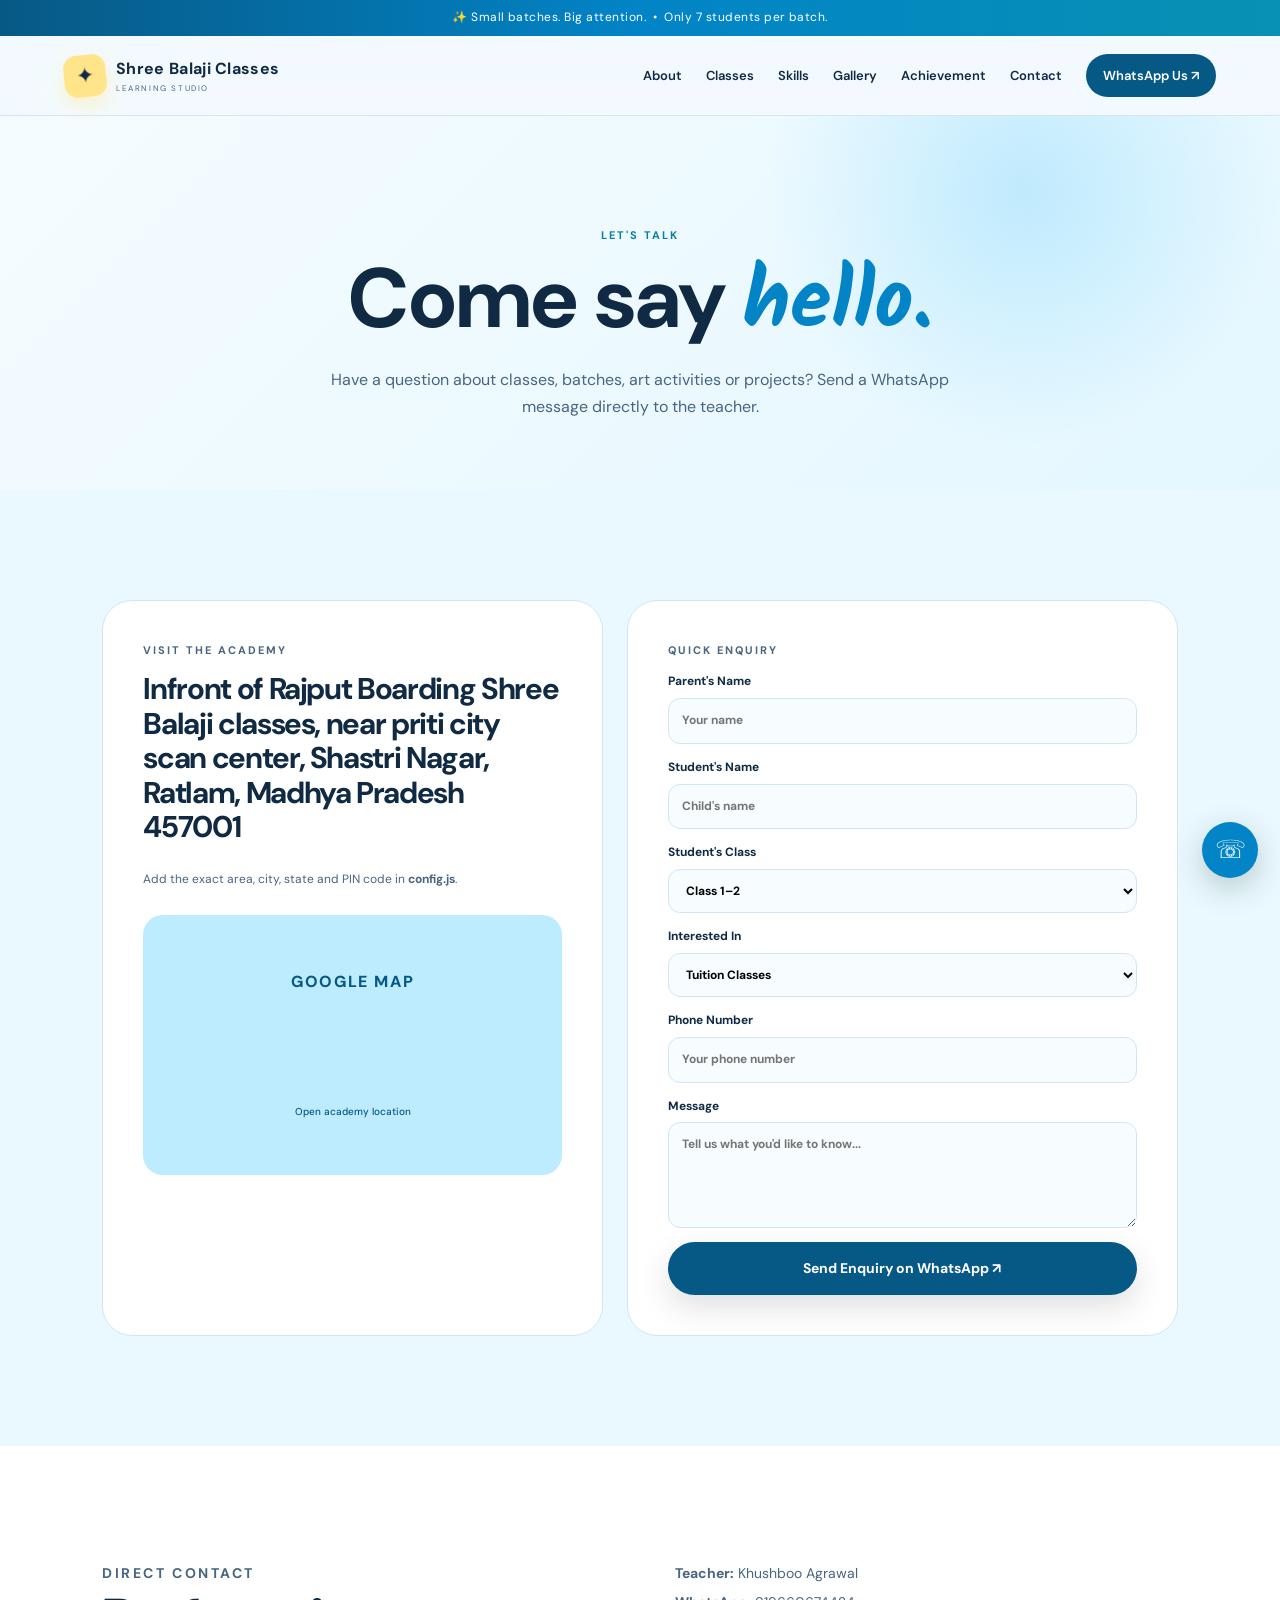
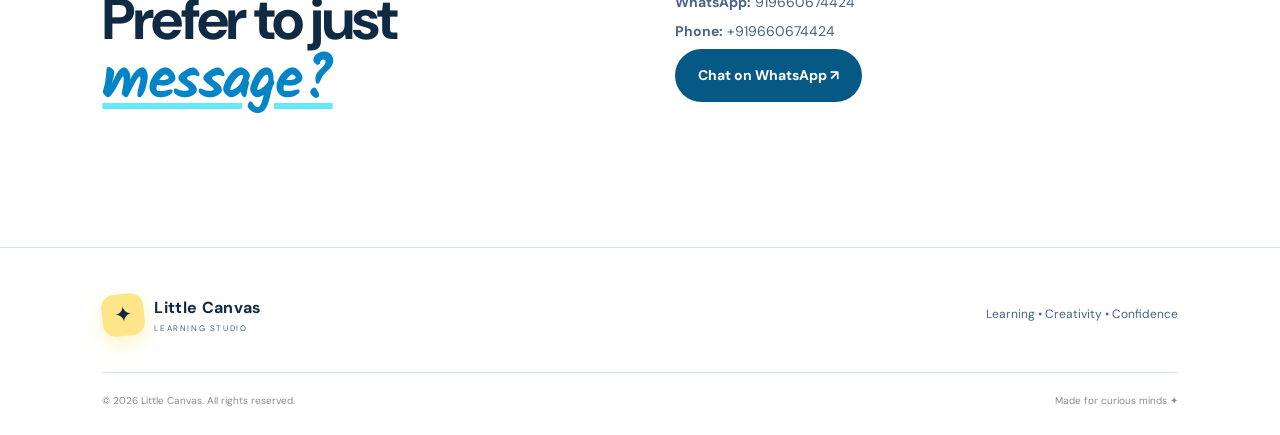
==== contact.html @ 6ff14902 "Add files via upload" ====
<!DOCTYPE html>
<html lang="en">
<head>
  <meta charset="UTF-8"><meta name="viewport" content="width=device-width, initial-scale=1.0">
  <meta name="description" content="Contact the academy for tuition, handwriting, calligraphy, art, project and counselling enquiries.">
  <title>Contact | Little Canvas Learning Studio</title>
  <link rel="preconnect" href="https://fonts.googleapis.com"><link rel="preconnect" href="https://fonts.gstatic.com" crossorigin>
  <link href="https://fonts.googleapis.com/css2?family=DM+Sans:wght@400;500;600;700&family=Kalam:wght@400;700&display=swap" rel="stylesheet">
  <link rel="stylesheet" href="style.css">
</head>
<body>
  <div class="topbar">✨ Small batches. Big attention. &nbsp;•&nbsp; Only 7 students per batch.</div>
  <header class="nav">
    <a class="brand" href="index.html"><span class="brand-mark">✦</span><span><b id="academyName">Little Canvas</b><small>LEARNING STUDIO</small></span></a>
    <button class="menu-toggle" aria-label="Open menu">☰</button>
    <nav class="nav-links"><a href="index.html#about">About</a><a href="index.html#classes">Classes</a><a href="index.html#skills">Skills</a><a href="index.html#gallery">Gallery</a><a href="index.html#achievement">Achievement</a><a href="contact.html">Contact</a><a class="nav-cta whatsapp" href="#" data-message="Hello, I would like to know more about the classes for my child.">WhatsApp Us ↗</a></nav>
  </header>
  <main>
    <section class="page-hero"><p class="eyebrow">LET'S TALK</p><h1>Come say <em>hello.</em></h1><p>Have a question about classes, batches, art activities or projects? Send a WhatsApp message directly to the teacher.</p></section>
    <section class="section contact-grid">
      <div class="contact-card"><p class="eyebrow">VISIT THE ACADEMY</p><h2 id="address">[FULL CLASS ADDRESS HERE]</h2><p class="muted">Add the exact area, city, state and PIN code in <b>config.js</b>.</p><a id="mapLink" class="map-placeholder" href="#" target="_blank" rel="noopener">GOOGLE MAP<br><small>Open academy location</small></a></div>
      <div class="contact-card"><p class="eyebrow">QUICK ENQUIRY</p><form id="enquiryForm">
        <label>Parent's Name<input name="parent" required placeholder="Your name"></label>
        <label>Student's Name<input name="student" required placeholder="Child's name"></label>
        <label>Student's Class<select name="class"><option>Class 1–2</option><option>Class 3–5</option><option>Class 6–8</option><option>Other</option></select></label>
        <label>Interested In<select name="service"><option>Tuition Classes</option><option>Handwriting Improvement</option><option>Calligraphy</option><option>Drawing / Painting</option><option>Art & Craft</option><option>School / College Projects</option><option>Counselling</option><option>Other</option></select></label>
        <label>Phone Number<input name="phone" type="tel" required placeholder="Your phone number"></label>
        <label>Message<textarea name="message" rows="4" placeholder="Tell us what you'd like to know..."></textarea></label>
        <button class="btn btn-primary" type="submit">Send Enquiry on WhatsApp ↗</button>
      </form></div>
    </section>
    <section class="section contact-mini"><div><p class="eyebrow">DIRECT CONTACT</p><h2>Prefer to just <em>message?</em></h2></div><div><p><b>Teacher:</b> <span id="teacherContact">[TEACHER NAME]</span></p><p><b>WhatsApp:</b> <span id="whatsappDisplay">[WHATSAPP NUMBER]</span></p><p><b>Phone:</b> <span id="phoneDisplay">[PHONE NUMBER]</span></p><a class="btn btn-dark whatsapp" href="#" data-message="Hello, I would like to enquire about your academy.">Chat on WhatsApp ↗</a></div></section>
  </main>
  <footer><div class="footer-main"><div class="brand"><span class="brand-mark">✦</span><span><b>Little Canvas</b><small>LEARNING STUDIO</small></span></div><p>Learning • Creativity • Confidence</p></div><div class="footer-bottom"><span>© 2026 Little Canvas. All rights reserved.</span><span>Made for curious minds ✦</span></div></footer>
  <div class="floating-whatsapp whatsapp" data-message="Hello, I would like to enquire about the academy.">☏</div>
  <script src="config.js"></script>
  <script src="script.js"></script>
</body>
</html>
---- style.css ----
:root{
  --ink:#2f3a38;--muted:#66716e;--cream:#fbf8ef;--paper:#fffdf8;--peach:#e8d6b8;--pink:#dfeadf;
  --blue:#d8eaf0;--sage:#dce9d6;--yellow:#f3df9a;--lav:#e5e6f2;--line:#e1e5dd;--dark:#42514d;
  --shadow:0 20px 60px rgba(70,58,47,.10);--radius:28px;
}
*{box-sizing:border-box}html{scroll-behavior:smooth}body{margin:0;color:var(--ink);background:var(--cream);font-family:"DM Sans",sans-serif;line-height:1.65}
a{text-decoration:none;color:inherit}button,input,select,textarea{font:inherit}.topbar{background:var(--dark);color:#fff;text-align:center;padding:8px 16px;font-size:12px;letter-spacing:.04em}
.nav{position:sticky;top:0;z-index:20;background:rgba(251,248,239,.94);backdrop-filter:blur(14px);display:flex;align-items:center;justify-content:space-between;padding:18px clamp(20px,5vw,72px);border-bottom:1px solid rgba(48,48,57,.06)}
.brand{display:flex;align-items:center;gap:10px}.brand-mark{display:grid;place-items:center;width:42px;height:42px;border-radius:13px;background:var(--yellow);font-size:22px;transform:rotate(-6deg)}.brand b{display:block;font-size:16px;letter-spacing:.02em}.brand small{display:block;font-size:8px;letter-spacing:.2em;color:var(--muted)}
.nav-links{display:flex;align-items:center;gap:24px;font-size:13px;font-weight:600}.nav-links>a:not(.nav-cta){position:relative}.nav-links>a:not(.nav-cta):after{content:"";position:absolute;left:0;right:100%;bottom:-6px;height:2px;background:var(--peach);transition:.25s}.nav-links>a:not(.nav-cta):hover:after{right:0}.nav-cta{padding:11px 17px;background:var(--dark);color:#fff;border-radius:999px}.menu-toggle{display:none;border:0;background:none;font-size:25px}
.hero{position:relative;min-height:690px;display:grid;grid-template-columns:1.05fr .95fr;gap:40px;align-items:center;padding:80px clamp(24px,8vw,120px);overflow:hidden;background:linear-gradient(120deg,#fbf8ef 0%,#f7f4e9 52%,#eaf2ef 100%)}
.hero:before{content:"";position:absolute;width:520px;height:520px;border-radius:50%;background:var(--blue);right:-180px;top:-190px;opacity:.55}.hero-copy{position:relative;z-index:2}.eyebrow{font-size:11px;font-weight:700;letter-spacing:.18em;color:#687973;margin:0 0 13px}.hero h1{font-size:clamp(48px,6vw,82px);line-height:.98;letter-spacing:-.055em;margin:0 0 25px}.hero h1 span,h1 em,h2 em{font-family:Kalam,cursive;font-weight:700;color:#6f8f7b;font-style:normal}.hero-text{max-width:600px;font-size:18px;color:var(--muted)}.hero-actions{display:flex;gap:12px;flex-wrap:wrap;margin:30px 0}.btn{display:inline-flex;align-items:center;justify-content:center;gap:12px;padding:14px 22px;border-radius:999px;border:1px solid transparent;font-weight:700;font-size:14px;cursor:pointer;transition:.25s}.btn-primary{background:var(--dark);color:#fff;box-shadow:0 12px 30px rgba(48,48,57,.15)}.btn-primary:hover,.btn-dark:hover{transform:translateY(-3px);box-shadow:0 16px 35px rgba(48,48,57,.22)}.btn-ghost{border-color:var(--line);background:#fff8}.btn-light{background:#fff;color:var(--dark)}.btn-dark{background:var(--dark);color:#fff}.hero-proof{display:flex;gap:20px;flex-wrap:wrap;font-size:11px;font-weight:700;color:#6c7773}.hero-art{position:relative;min-height:440px;display:grid;place-items:center}.main-card{width:min(390px,80%);aspect-ratio:.78;background:#fff;border-radius:12px;box-shadow:var(--shadow);transform:rotate(4deg);position:relative;overflow:hidden;padding:34px}.paint-splash{position:absolute;width:280px;height:280px;border-radius:48% 52% 44% 56%;background:var(--peach);top:-75px;right:-80px;opacity:.8}.mini-label{position:relative;margin-top:35px;font-family:Kalam,cursive;font-size:20px;line-height:1.15}.art-lines{position:absolute;left:45px;bottom:48px;font-family:Georgia,serif;font-size:70px;line-height:.8;transform:rotate(-5deg)}.art-lines span{font-family:Kalam;font-size:40px}.art-lines b{font-size:55px;color:#6f8f7b}.pencil{position:absolute;right:35px;bottom:30px;font-size:70px;transform:rotate(35deg)}.floating-note{position:absolute;background:#fff;padding:14px 17px;border-radius:15px;box-shadow:var(--shadow);font-size:11px;line-height:1.35}.floating-note b{font-size:13px}.note-one{left:5%;top:19%;transform:rotate(-7deg)}.note-two{right:0;bottom:13%;transform:rotate(6deg)}.doodle{position:absolute;font-size:38px;color:#7f9d8f;opacity:.45}.doodle-one{left:5%;top:14%;transform:rotate(-20deg)}.doodle-two{right:45%;bottom:9%}
.trust-strip{display:grid;grid-template-columns:repeat(4,1fr);background:#fff;padding:0 clamp(24px,7vw,110px);border-bottom:1px solid var(--line)}.trust-strip>div{padding:25px 18px;border-right:1px solid var(--line);display:grid;grid-template-columns:auto 1fr;column-gap:12px}.trust-strip>div:last-child{border:0}.trust-strip strong{grid-row:1/3;color:#6f9181;font-size:13px}.trust-strip span{font-weight:700;font-size:14px}.trust-strip small{color:var(--muted);font-size:11px}
.section{padding:110px clamp(24px,8vw,120px);position:relative}.section-label{font-size:10px;letter-spacing:.18em;font-weight:700;color:#74827d;margin-bottom:55px}.split,.section-head{display:grid;grid-template-columns:1fr 1fr;gap:80px;align-items:end}.section h2{font-size:clamp(38px,4.5vw,64px);line-height:1.02;letter-spacing:-.045em;margin:0 0 25px}.section p{color:var(--muted)}.values{display:grid;grid-template-columns:repeat(3,1fr);gap:18px;margin-top:70px}.values>div{background:#fff;border:1px solid var(--line);padding:30px;border-radius:var(--radius);transition:.3s}.values>div:hover,.class-card:hover,.skill:hover{transform:translateY(-6px);box-shadow:var(--shadow)}.values span{font-size:25px}.values h3{margin:12px 0 4px}.values p{font-size:13px;margin:0}.soft{background:#f1f3ed}.class-grid{display:grid;grid-template-columns:repeat(3,1fr);gap:20px;margin-top:55px}.class-card{background:#fff;border:1px solid var(--line);border-radius:var(--radius);padding:35px;min-height:250px;transition:.3s}.class-card.featured{background:var(--sage)}.class-card>span{font-size:11px;color:#74827d}.class-card h3{font-size:25px;margin:28px 0 8px}.class-card p{font-size:14px}.text-link{font-size:12px;font-weight:800;display:inline-block;margin-top:20px;border-bottom:2px solid var(--peach)}
.skill-grid{display:grid;grid-template-columns:repeat(3,1fr);gap:18px;margin-top:55px}.skill{padding:30px;background:#fff;border:1px solid var(--line);border-radius:24px;transition:.3s}.skill:nth-child(2){background:#eef5f1}.skill:nth-child(3){background:#f1f7f8}.skill:nth-child(4){background:#fbf5d9}.skill:nth-child(5){background:#f0f2f7}.skill b{font-family:Georgia,serif;font-size:29px}.skill h3{margin:12px 0 4px}.skill p{font-size:13px;margin:0}
.art-section{background:#fff}.art-intro{text-align:center;max-width:760px;margin:0 auto 50px}.art-grid{display:grid;grid-template-columns:repeat(4,1fr);gap:16px}.art-tile{min-height:280px;border-radius:30px;padding:28px;position:relative;overflow:hidden;display:flex;align-items:end;transition:.35s}.art-tile:hover{transform:rotate(-1.5deg) scale(1.02)}.art-tile span{font-family:Kalam,cursive;font-size:34px;line-height:1}.art-tile b{position:absolute;right:22px;top:20px;font-size:10px}.peach{background:var(--peach)}.blue{background:var(--blue)}.yellow{background:var(--yellow)}.lavender{background:var(--lav)}
.projects{background:#e7f0e5}.project-pills{display:flex;gap:10px;flex-wrap:wrap;margin-top:40px}.project-pills span{background:#fff;padding:12px 18px;border-radius:999px;font-size:12px;font-weight:700}
.guidance{background:#fff}.guidance-card{background:#e7efe6;border-radius:38px;padding:65px;display:grid;grid-template-columns:1fr 1fr;gap:70px;align-items:end}.guidance-card p{color:#665d61}.guidance-card .eyebrow{color:#6b8578}
.achievement{background:#f7f5eb}.achievement-box{display:grid;grid-template-columns:160px 1fr;gap:50px;align-items:center;background:#fff;border:1px solid var(--line);border-radius:35px;padding:55px;box-shadow:var(--shadow)}.award-seal{width:145px;height:145px;border-radius:50%;background:var(--yellow);display:grid;place-items:center;text-align:center;font-size:28px;box-shadow:inset 0 0 0 9px #fff8}.award-seal small{display:block;font-family:"DM Sans";font-size:8px;letter-spacing:.14em;font-weight:800}.award-note{display:inline-block;padding:11px 15px;background:#f6f1e9;border-radius:12px;font-size:11px;color:#8c8077}
.gallery-grid{display:grid;grid-template-columns:repeat(12,1fr);grid-auto-rows:100px;gap:14px;margin-top:55px}.gallery-item{border-radius:24px;position:relative;overflow:hidden;display:flex;align-items:end;padding:20px;background-size:cover;background-position:center}.gallery-item:before{content:"";position:absolute;inset:0;background:linear-gradient(transparent 35%,rgba(45,40,40,.45));}.gallery-item span{position:relative;color:#fff;font-weight:700;font-size:13px}.g1{grid-column:span 5;grid-row:span 4;background:linear-gradient(135deg,#cddfd4,#eef3e8)}.g2{grid-column:span 3;grid-row:span 3;background:linear-gradient(135deg,#b8d6df,#e8f3f3)}.g3{grid-column:span 4;grid-row:span 3;background:linear-gradient(135deg,#d9dfec,#f0f2f8)}.g4{grid-column:span 4;grid-row:span 4;background:linear-gradient(135deg,#e4d58a,#f7edb9)}.g5{grid-column:span 4;grid-row:span 3;background:linear-gradient(135deg,#c9d8bc,#edf3e7)}.g6{grid-column:span 4;grid-row:span 3;background:linear-gradient(135deg,#d6e6df,#edf3ee)}
.teacher{display:grid;grid-template-columns:360px 1fr;gap:80px;align-items:center;background:#fff}.teacher-photo{aspect-ratio:1;background:var(--blue);border-radius:50% 50% 45% 55%;display:grid;place-items:center;transform:rotate(-4deg)}.photo-placeholder{text-align:center;font-size:11px;font-weight:800;letter-spacing:.15em;color:#67818a;border:2px dashed #88a9b3;border-radius:50%;padding:65px 35px}.role{font-weight:700;color:#6c8b79!important}.mini-award{display:inline-block;background:var(--yellow);padding:12px 16px;border-radius:13px;font-size:12px;font-weight:700}
.testimonials{background:#f1f3ed}.testimonial-grid{display:grid;grid-template-columns:repeat(3,1fr);gap:18px;margin-top:55px}.testimonial-grid blockquote{margin:0;background:#fff;padding:32px;border-radius:24px;border:1px solid var(--line);font-family:Kalam,cursive;font-size:20px}.testimonial-grid cite{display:block;font-family:"DM Sans";font-size:11px;font-style:normal;color:var(--muted);margin-top:20px}
.cta{text-align:center;padding:120px 24px;background:var(--yellow)}.cta h2{font-size:clamp(44px,6vw,76px);line-height:1;margin:0 0 18px;letter-spacing:-.05em}.cta p:not(.eyebrow){color:#6c604c}.cta .btn{margin-top:22px}
.page-hero{text-align:center;padding:110px 24px 70px;background:linear-gradient(135deg,#fffaf2,#f6ece6)}.page-hero h1{font-size:clamp(50px,7vw,84px);line-height:1;margin:0 0 20px}.page-hero>p:last-child{max-width:650px;margin:auto;color:var(--muted)}
.contact-grid{display:grid;grid-template-columns:1fr 1.1fr;gap:24px;background:#f1f3ed}.contact-card{background:#fff;border:1px solid var(--line);border-radius:30px;padding:40px}.contact-card h2{font-size:30px;line-height:1.15}.muted{font-size:12px}.map-placeholder{height:260px;border-radius:20px;background:var(--blue);display:grid;place-items:center;text-align:center;font-weight:800;letter-spacing:.1em;color:#67818a;margin-top:25px}.map-placeholder small{font-size:10px;letter-spacing:0;font-weight:500}.contact-card form{display:grid;gap:14px}.contact-card label{font-size:12px;font-weight:700}.contact-card input,.contact-card select,.contact-card textarea{display:block;width:100%;margin-top:6px;border:1px solid var(--line);background:#fffaf5;border-radius:12px;padding:12px 13px;outline:none}.contact-card input:focus,.contact-card select:focus,.contact-card textarea:focus{border-color:#c8a89c}.contact-mini{display:grid;grid-template-columns:1fr 1fr;gap:70px;background:#fff}.contact-mini p{margin:6px 0;font-size:14px}
footer{background:#fff;border-top:1px solid var(--line);padding:45px clamp(24px,8vw,120px) 25px}.footer-main{display:flex;justify-content:space-between;align-items:center;padding-bottom:35px}.footer-main>p{font-size:12px;color:var(--muted)}.footer-bottom{border-top:1px solid var(--line);padding-top:20px;display:flex;justify-content:space-between;font-size:10px;color:#938a84}
.floating-whatsapp{position:fixed;right:22px;bottom:22px;width:56px;height:56px;border-radius:50%;background:#2a9b61;color:#fff;display:grid;place-items:center;font-size:25px;z-index:30;box-shadow:0 10px 30px rgba(30,80,50,.25);cursor:pointer}
section{opacity:1;transform:none}.reveal{opacity:0;transform:translateY(20px);transition:.7s ease}.reveal.visible{opacity:1;transform:none}
@media(max-width:900px){.nav-links{display:none;position:absolute;left:0;right:0;top:76px;background:var(--cream);padding:20px;flex-direction:column;align-items:stretch;border-bottom:1px solid var(--line);box-shadow:var(--shadow)}.nav-links.open{display:flex}.menu-toggle{display:block}.hero{grid-template-columns:1fr;padding-top:65px}.hero-art{min-height:370px}.trust-strip{grid-template-columns:repeat(2,1fr)}.trust-strip>div:nth-child(2){border-right:0}.split,.section-head,.guidance-card,.contact-grid,.contact-mini{grid-template-columns:1fr;gap:30px}.values,.class-grid,.skill-grid,.testimonial-grid{grid-template-columns:1fr 1fr}.art-grid{grid-template-columns:1fr 1fr}.teacher{grid-template-columns:1fr;gap:45px}.teacher-photo{max-width:300px;margin:auto}.achievement-box{grid-template-columns:1fr;text-align:center}.award-seal{margin:auto}.gallery-grid{grid-template-columns:repeat(2,1fr);grid-auto-rows:180px}.gallery-item{grid-column:span 1!important;grid-row:span 1!important}.g1{grid-column:span 2!important}.footer-main{align-items:flex-start;gap:20px;flex-direction:column}}
@media(max-width:560px){.hero{min-height:auto}.hero h1{font-size:50px}.hero-text{font-size:16px}.hero-proof{gap:9px;flex-direction:column}.main-card{width:75%}.floating-note{font-size:9px}.note-one{left:0}.note-two{right:0}.section{padding-top:75px;padding-bottom:75px}.section-label{margin-bottom:35px}.values,.class-grid,.skill-grid,.art-grid,.testimonial-grid{grid-template-columns:1fr}.guidance-card,.achievement-box,.contact-card{padding:30px}.gallery-grid{grid-template-columns:1fr;grid-auto-rows:220px}.g1{grid-column:span 1!important}.footer-bottom{flex-direction:column;gap:8px}.page-hero{padding-top:80px}}

/* ===== ASSET GALLERY ===== */
.gallery-filters{display:flex;gap:8px;flex-wrap:wrap;margin:35px 0 22px}
.gallery-filter{border:1px solid var(--line);background:#fff;border-radius:999px;padding:9px 15px;font-size:11px;font-weight:700;cursor:pointer;transition:.2s}
.gallery-filter:hover,.gallery-filter.active{background:var(--dark);color:#fff;border-color:var(--dark)}
.gallery-photo-grid{display:grid;grid-template-columns:repeat(3,1fr);gap:16px}
.gallery-photo{position:relative;padding:0;border:0;border-radius:24px;overflow:hidden;background:#eee;aspect-ratio:1.2;cursor:pointer;box-shadow:none}
.gallery-photo img{width:100%;height:100%;object-fit:cover;display:block;transition:transform .45s ease}
.gallery-photo:hover img{transform:scale(1.05)}
.gallery-photo span{position:absolute;left:14px;bottom:14px;padding:7px 11px;background:rgba(255,255,255,.9);border-radius:999px;font-size:10px;font-weight:800;color:var(--dark)}
.media-play{left:50%!important;top:50%;bottom:auto!important;transform:translate(-50%,-50%);width:52px;height:52px;padding:0!important;display:grid;place-items:center;background:rgba(255,255,255,.92)!important;border-radius:50%!important;font-size:18px!important}
.gallery-photo.missing{background:var(--blue)}
.teacher-photo{overflow:hidden}
.teacher-photo img{width:100%;height:100%;object-fit:cover;border-radius:inherit;display:block}
.teacher-photo .photo-placeholder{display:none}
.lightbox{position:fixed;inset:0;background:rgba(40,38,38,.86);z-index:100;display:none;align-items:center;justify-content:center;padding:35px}
.lightbox.show{display:flex}
.lightbox img,.lightbox video{max-width:min(1000px,92vw);max-height:82vh;object-fit:contain;border-radius:18px}.lightbox video{width:min(1000px,92vw);background:#111}
.lightbox-close{position:absolute;right:24px;top:18px;border:0;background:#fff;border-radius:50%;width:44px;height:44px;font-size:28px;cursor:pointer}
#lightboxLabel{position:absolute;bottom:18px;color:#fff;font-size:12px;font-weight:700}
@media(max-width:900px){.gallery-photo-grid{grid-template-columns:1fr 1fr}}
@media(max-width:560px){.gallery-photo-grid{grid-template-columns:1fr}}

/* Final visual direction: light studio palette, no pink-dominant UI */
:root{--cream:#fbf8ef;--paper:#fffdf8;--peach:#e8d6b8;--pink:#dfeadf;--blue:#d8eaf0;--sage:#dce9d6;--yellow:#f3df9a;--lav:#e5e6f2;--line:#e1e5dd;--ink:#2f3a38;--muted:#66716e;--dark:#42514d}
.topbar{background:#6d887b}
.nav{background:rgba(251,248,239,.94)}
.nav-links>a:not(.nav-cta):after{background:#c9a96e}
.hero{background:linear-gradient(120deg,#fbf8ef 0%,#f7f4e9 52%,#eaf2ef 100%)}
.hero h1 span,.hero h1 em,h1 em,h2 em,.art-lines b{color:#6f8f7b}
.hero:before{background:#d8eaf0}
.paint-splash{background:#e8d6b8}
.trust-strip strong{color:#6f9181}
.guidance-card{background:#e7efe6}
.achievement{background:#f7f5eb}
.teacher-photo{background:#d8eaf0}
.mini-award{background:#f3df9a}
.gallery-photo-grid{background:transparent}
.gallery-photo{background:#fffdf8;border:1px solid #e1e5dd}
.gallery-photo:hover{box-shadow:0 18px 40px rgba(65,80,73,.12)}


/* =========================================================
   FINAL VISUAL DIRECTION — BLUE CREATIVE PLAYGROUND
   ========================================================= */
:root{
  --ink:#102A43;--muted:#486581;--cream:#F3FAFF;--paper:#FFFFFF;
  --peach:#BFE8FF;--pink:#D9F3FF;--blue:#BDEBFF;--sage:#DDF7F0;
  --yellow:#FFE58A;--lav:#E7E3FF;--line:#CFE7F5;--dark:#075985;
  --shadow:0 20px 55px rgba(7,89,133,.14);--radius:28px;
}
body{color:var(--ink);background:var(--cream)}
.topbar{background:linear-gradient(90deg,#075985,#0284C7,#0891B2)}
.nav{background:rgba(243,250,255,.92);border-bottom:1px solid rgba(7,89,133,.12)}
.brand-mark{background:var(--yellow);box-shadow:0 8px 20px rgba(255,229,138,.45)}
.nav-cta,.btn-primary,.btn-dark{background:#075985}
.nav-links>a:not(.nav-cta):after{background:#22D3EE}
.hero{
  background:radial-gradient(circle at 85% 12%,rgba(56,189,248,.28),transparent 24%),
             radial-gradient(circle at 12% 88%,rgba(34,211,238,.18),transparent 22%),
             linear-gradient(135deg,#F5FCFF 0%,#E5F6FF 52%,#DDF7F4 100%);
}
.hero:before{background:#9FE3FF;opacity:.55}
.hero h1 span,.hero h1 em,h1 em,h2 em,.art-lines b{color:#0284C7}
.hero h1 em,h2 em{text-decoration:underline;text-decoration-color:#67E8F9;text-decoration-thickness:6px;text-underline-offset:5px}
.paint-splash{background:#7DD3FC}
.main-card{border:2px solid rgba(7,89,133,.08);box-shadow:0 25px 70px rgba(7,89,133,.16)}
.doodle{color:#0284C7}
.section-label,.eyebrow{color:#087EA4}
.soft{background:#EAF8FF}
.values>div,.class-card,.skill{border-color:#CFE7F5}
.values>div:hover,.class-card:hover,.skill:hover{box-shadow:0 20px 45px rgba(7,89,133,.13)}
.class-card.featured{background:#DDF6FF}
.skill:nth-child(2){background:#E7F8FF}.skill:nth-child(3){background:#E6FBF8}.skill:nth-child(4){background:#FFF7D6}.skill:nth-child(5){background:#EEEFFF}.skill:nth-child(6){background:#E4F4FF}
.art-section{background:#fff}.peach{background:#BFE8FF}.blue{background:#9DE7FF}.yellow{background:#FFE58A}.lavender{background:#DCD8FF}
.projects{background:linear-gradient(135deg,#DDF7FF,#E8F7FF)}
.guidance{background:#fff}.guidance-card{background:linear-gradient(135deg,#CFF2FF,#DDF7F0)}
.achievement{background:#F0FAFF}.award-seal{background:#FFE58A}
.teacher{background:linear-gradient(135deg,#FFFFFF 0%,#EAF8FF 100%)}
.teacher-photo-wrap{position:relative;min-height:380px;display:grid;place-items:center}
.teacher-photo{width:min(360px,100%);aspect-ratio:1;background:#A7E4FF;border:10px solid #fff;box-shadow:0 25px 60px rgba(7,89,133,.18);overflow:hidden;transform:rotate(-3deg)}
.teacher-photo img{width:100%;height:100%;object-fit:cover;display:block}
.teacher-sticker{position:absolute;left:0;bottom:12px;width:112px;height:112px;display:grid;place-items:center;text-align:center;padding:15px;border-radius:50%;background:#FFE58A;color:#075985;font-size:20px;line-height:1.05;transform:rotate(-10deg);box-shadow:0 14px 30px rgba(7,89,133,.15)}
.teacher-sticker b{font-size:8px;letter-spacing:.08em}.teacher-doodle{position:absolute;right:0;top:30px;color:#0284C7;font-family:Kalam,cursive;font-size:20px;transform:rotate(8deg)}.teacher-doodle span{font-size:40px}
.teacher-copy .role{color:#0284C7!important}
.teacher-pills{display:flex;gap:9px;flex-wrap:wrap;margin-top:22px}.teacher-pills span{background:#fff;border:1px solid #BDE3F4;color:#075985;border-radius:999px;padding:8px 12px;font-size:10px;font-weight:800}
.testimonials{background:#EAF8FF}.cta{background:linear-gradient(135deg,#FFE58A,#CFF4FF)}
.page-hero{background:radial-gradient(circle at 80% 20%,rgba(56,189,248,.24),transparent 24%),linear-gradient(135deg,#F5FCFF,#E4F7FF)}
.contact-grid{background:#EAF8FF}.map-placeholder{background:#BDEBFF;color:#075985}
.contact-card input,.contact-card select,.contact-card textarea{background:#F7FCFF;border-color:#CFE7F5}
.contact-card input:focus,.contact-card select:focus,.contact-card textarea:focus{border-color:#38BDF8}
footer{background:#fff;border-top-color:#CFE7F5}.floating-whatsapp{background:#0284C7}

/* One unified gallery — deliberately no tabs/filter buttons */
.gallery{background:radial-gradient(circle at 10% 20%,rgba(34,211,238,.12),transparent 20%),linear-gradient(180deg,#F7FCFF,#EAF8FF)}
.gallery-badge{display:inline-flex;margin-top:28px;padding:9px 14px;border-radius:999px;background:#DDF7F0;color:#087EA4;font-size:10px;font-weight:900;letter-spacing:.12em}
.gallery-photo-grid{display:grid;grid-template-columns:repeat(12,1fr);grid-auto-rows:150px;gap:16px;margin-top:30px}
.gallery-photo{grid-column:span 3;grid-row:span 2;position:relative;padding:0;border:4px solid #fff;border-radius:26px;overflow:hidden;background:#DDF4FF;cursor:pointer;box-shadow:0 10px 25px rgba(7,89,133,.08);transition:transform .35s cubic-bezier(.2,.8,.2,1),box-shadow .35s ease}
.gallery-photo:nth-child(1),.gallery-photo:nth-child(8),.gallery-photo:nth-child(15),.gallery-photo:nth-child(22){grid-column:span 6;grid-row:span 3}
.gallery-photo:nth-child(4),.gallery-photo:nth-child(11),.gallery-photo:nth-child(18),.gallery-photo:nth-child(25){transform:rotate(1deg)}
.gallery-photo:nth-child(2),.gallery-photo:nth-child(9),.gallery-photo:nth-child(16),.gallery-photo:nth-child(23){transform:rotate(-1deg)}
.gallery-photo:hover{transform:translateY(-8px) rotate(0deg) scale(1.015);box-shadow:0 22px 45px rgba(7,89,133,.18);z-index:2}
.gallery-photo img{width:100%;height:100%;object-fit:cover;display:block;transition:transform .6s ease,filter .35s ease}.gallery-photo:hover img{transform:scale(1.07);filter:saturate(1.08)}
.gallery-caption{position:absolute;left:14px;bottom:14px;padding:8px 12px;max-width:calc(100% - 28px);background:rgba(255,255,255,.92);border-radius:999px;color:#075985;font-size:10px;font-weight:900;white-space:nowrap;overflow:hidden;text-overflow:ellipsis}
.media-play{left:50%!important;top:50%;bottom:auto!important;transform:translate(-50%,-50%);width:58px;height:58px;padding:0!important;display:grid;place-items:center;background:rgba(255,255,255,.95)!important;border-radius:50%!important;color:#0284C7!important;font-size:19px!important;box-shadow:0 10px 25px rgba(7,89,133,.2)}
.lightbox{background:rgba(3,31,48,.9)}
.btn:hover,.project-pills span:hover,.teacher-pills span:hover{transform:translateY(-3px)}
.art-tile{box-shadow:0 12px 30px rgba(7,89,133,.08)}.art-tile:hover{box-shadow:0 20px 40px rgba(7,89,133,.15)}
/* neutralise any legacy filter UI if a cached/older fragment is present */
.gallery-filters,.gallery-filter{display:none!important}
@media(max-width:900px){
  .gallery-photo-grid{grid-template-columns:repeat(2,1fr);grid-auto-rows:190px}
  .gallery-photo,.gallery-photo:nth-child(1),.gallery-photo:nth-child(8),.gallery-photo:nth-child(15),.gallery-photo:nth-child(22){grid-column:span 1;grid-row:span 1}
  .gallery-photo:nth-child(1),.gallery-photo:nth-child(8),.gallery-photo:nth-child(15),.gallery-photo:nth-child(22){grid-column:span 2}
}
@media(max-width:560px){
  .gallery-photo-grid{grid-template-columns:1fr;grid-auto-rows:260px}
  .gallery-photo,.gallery-photo:nth-child(1),.gallery-photo:nth-child(8),.gallery-photo:nth-child(15),.gallery-photo:nth-child(22){grid-column:span 1;grid-row:span 1}
  .teacher-sticker{left:-5px}.teacher-doodle{right:4px}
}
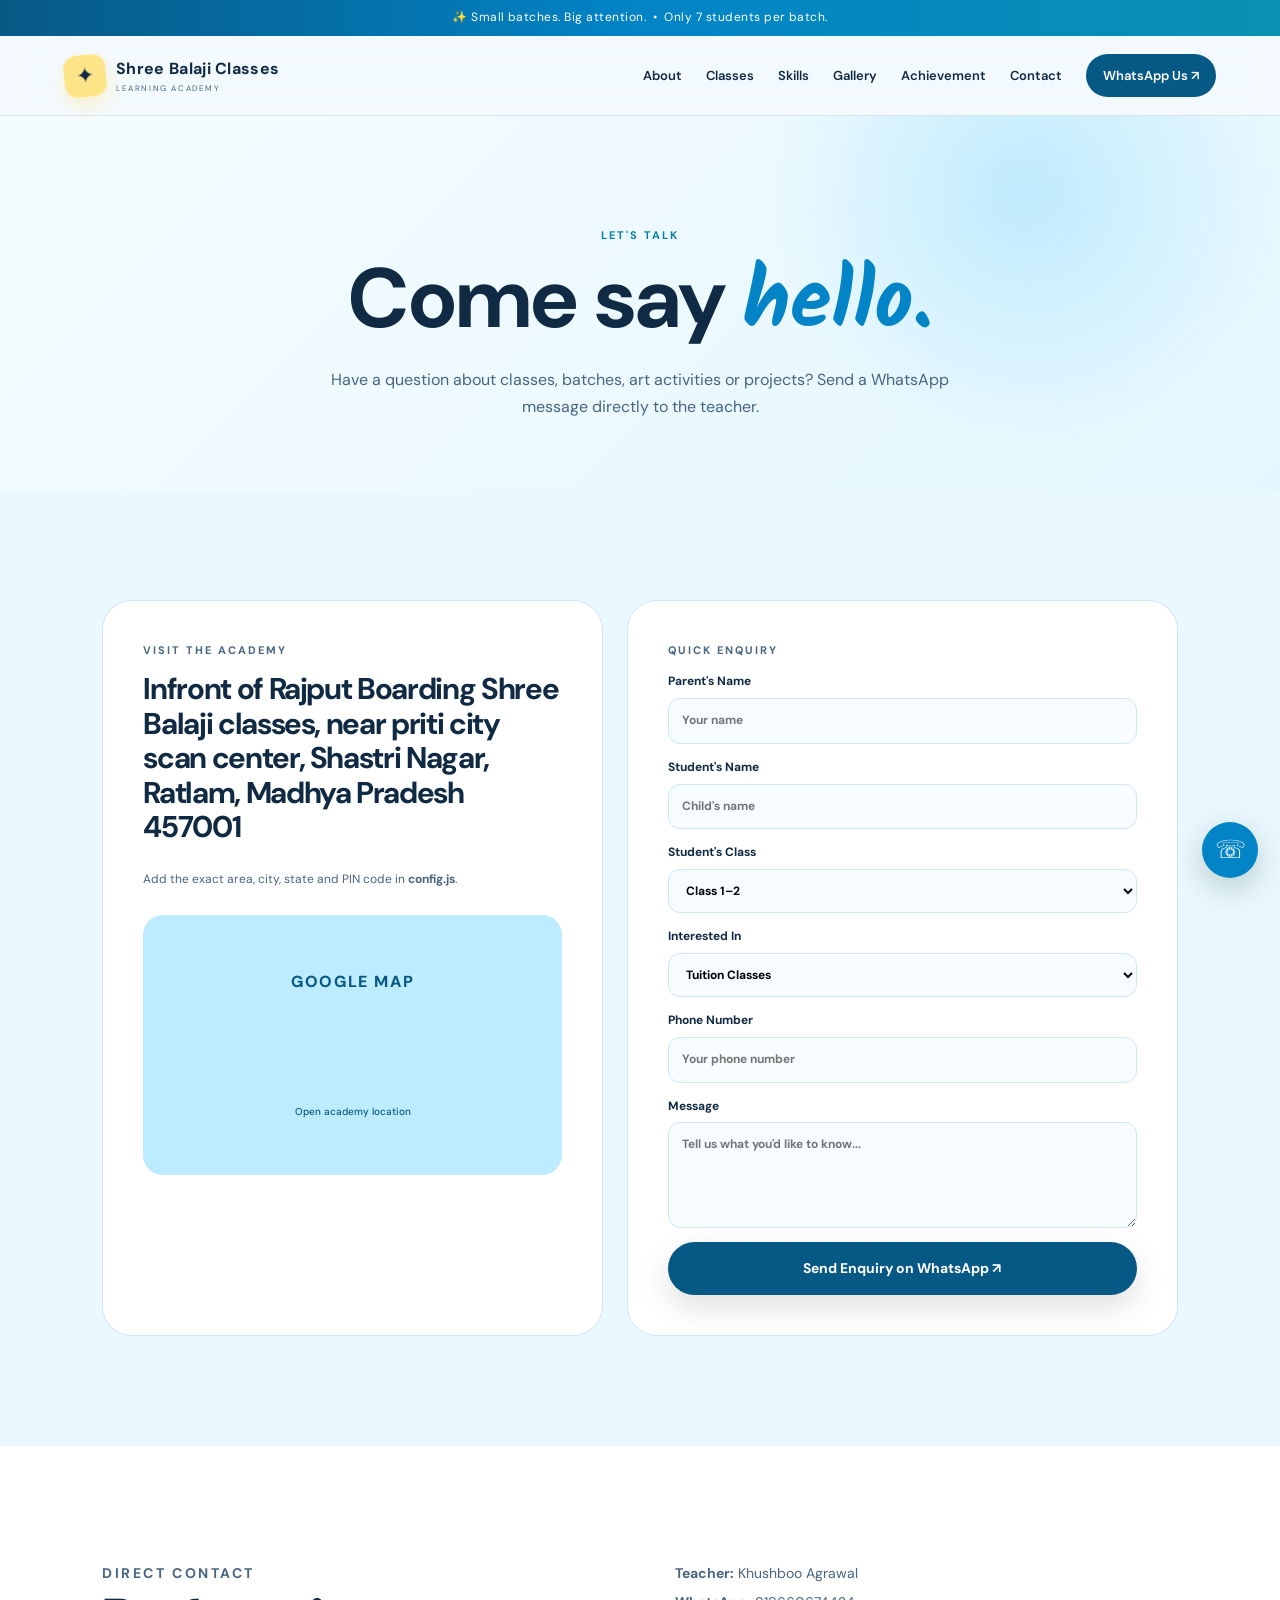
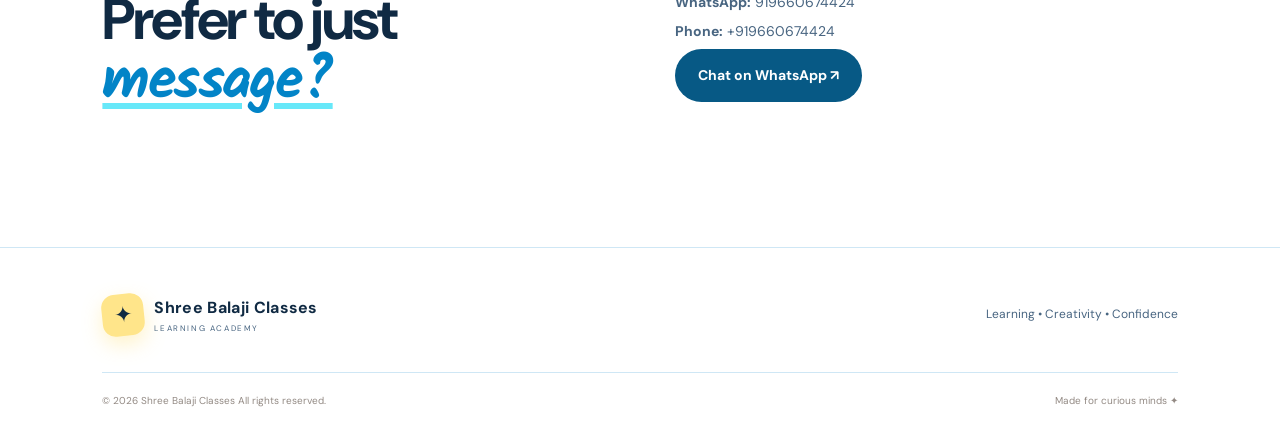
==== commit 7bef91ad: "Update contact.html" ====
--- a/contact.html
+++ b/contact.html
@@ -3,7 +3,7 @@
 <head>
   <meta charset="UTF-8"><meta name="viewport" content="width=device-width, initial-scale=1.0">
   <meta name="description" content="Contact the academy for tuition, handwriting, calligraphy, art, project and counselling enquiries.">
-  <title>Contact | Little Canvas Learning Studio</title>
+  <title>Contact | Shree Balaji Classes Learning Academy</title>
   <link rel="preconnect" href="https://fonts.googleapis.com"><link rel="preconnect" href="https://fonts.gstatic.com" crossorigin>
   <link href="https://fonts.googleapis.com/css2?family=DM+Sans:wght@400;500;600;700&family=Kalam:wght@400;700&display=swap" rel="stylesheet">
   <link rel="stylesheet" href="style.css">
@@ -11,14 +11,14 @@
 <body>
   <div class="topbar">✨ Small batches. Big attention. &nbsp;•&nbsp; Only 7 students per batch.</div>
   <header class="nav">
-    <a class="brand" href="index.html"><span class="brand-mark">✦</span><span><b id="academyName">Little Canvas</b><small>LEARNING STUDIO</small></span></a>
+    <a class="brand" href="index.html"><span class="brand-mark">✦</span><span><b id="academyName">Shree Balaji Classes</b><small>LEARNING ACADEMY</small></span></a>
     <button class="menu-toggle" aria-label="Open menu">☰</button>
     <nav class="nav-links"><a href="index.html#about">About</a><a href="index.html#classes">Classes</a><a href="index.html#skills">Skills</a><a href="index.html#gallery">Gallery</a><a href="index.html#achievement">Achievement</a><a href="contact.html">Contact</a><a class="nav-cta whatsapp" href="#" data-message="Hello, I would like to know more about the classes for my child.">WhatsApp Us ↗</a></nav>
   </header>
   <main>
     <section class="page-hero"><p class="eyebrow">LET'S TALK</p><h1>Come say <em>hello.</em></h1><p>Have a question about classes, batches, art activities or projects? Send a WhatsApp message directly to the teacher.</p></section>
     <section class="section contact-grid">
-      <div class="contact-card"><p class="eyebrow">VISIT THE ACADEMY</p><h2 id="address">[FULL CLASS ADDRESS HERE]</h2><p class="muted">Add the exact area, city, state and PIN code in <b>config.js</b>.</p><a id="mapLink" class="map-placeholder" href="#" target="_blank" rel="noopener">GOOGLE MAP<br><small>Open academy location</small></a></div>
+      <div class="contact-card"><p class="eyebrow">VISIT THE ACADEMY</p><h2 id="address">Infront of Rajput Boarding Shree Balaji classes, near priti city scan center, Shastri Nagar, Ratlam, Madhya Pradesh 457001</h2><p class="muted">Add the exact area, city, state and PIN code in <b>config.js</b>.</p><a id="mapLink" class="map-placeholder" href="#" target="_blank" rel="noopener">GOOGLE MAP<br><small>Open academy location</small></a></div>
       <div class="contact-card"><p class="eyebrow">QUICK ENQUIRY</p><form id="enquiryForm">
         <label>Parent's Name<input name="parent" required placeholder="Your name"></label>
         <label>Student's Name<input name="student" required placeholder="Child's name"></label>
@@ -29,11 +29,11 @@
         <button class="btn btn-primary" type="submit">Send Enquiry on WhatsApp ↗</button>
       </form></div>
     </section>
-    <section class="section contact-mini"><div><p class="eyebrow">DIRECT CONTACT</p><h2>Prefer to just <em>message?</em></h2></div><div><p><b>Teacher:</b> <span id="teacherContact">[TEACHER NAME]</span></p><p><b>WhatsApp:</b> <span id="whatsappDisplay">[WHATSAPP NUMBER]</span></p><p><b>Phone:</b> <span id="phoneDisplay">[PHONE NUMBER]</span></p><a class="btn btn-dark whatsapp" href="#" data-message="Hello, I would like to enquire about your academy.">Chat on WhatsApp ↗</a></div></section>
+    <section class="section contact-mini"><div><p class="eyebrow">DIRECT CONTACT</p><h2>Prefer to just <em>message?</em></h2></div><div><p><b>Teacher:</b> <span id="teacherContact">Khushboo Agrawal</span></p><p><b>WhatsApp:</b> <span id="whatsappDisplay">919660674424</span></p><p><b>Phone:</b> <span id="phoneDisplay">9660674424</span></p><a class="btn btn-dark whatsapp" href="#" data-message="Hello, I would like to enquire about your academy.">Chat on WhatsApp ↗</a></div></section>
   </main>
-  <footer><div class="footer-main"><div class="brand"><span class="brand-mark">✦</span><span><b>Little Canvas</b><small>LEARNING STUDIO</small></span></div><p>Learning • Creativity • Confidence</p></div><div class="footer-bottom"><span>© 2026 Little Canvas. All rights reserved.</span><span>Made for curious minds ✦</span></div></footer>
+  <footer><div class="footer-main"><div class="brand"><span class="brand-mark">✦</span><span><b>Shree Balaji Classes</b><small>LEARNING ACADEMY</small></span></div><p>Learning • Creativity • Confidence</p></div><div class="footer-bottom"><span>© 2026 Shree Balaji Classes All rights reserved.</span><span>Made for curious minds ✦</span></div></footer>
   <div class="floating-whatsapp whatsapp" data-message="Hello, I would like to enquire about the academy.">☏</div>
   <script src="config.js"></script>
   <script src="script.js"></script>
 </body>
-</html>+</html>
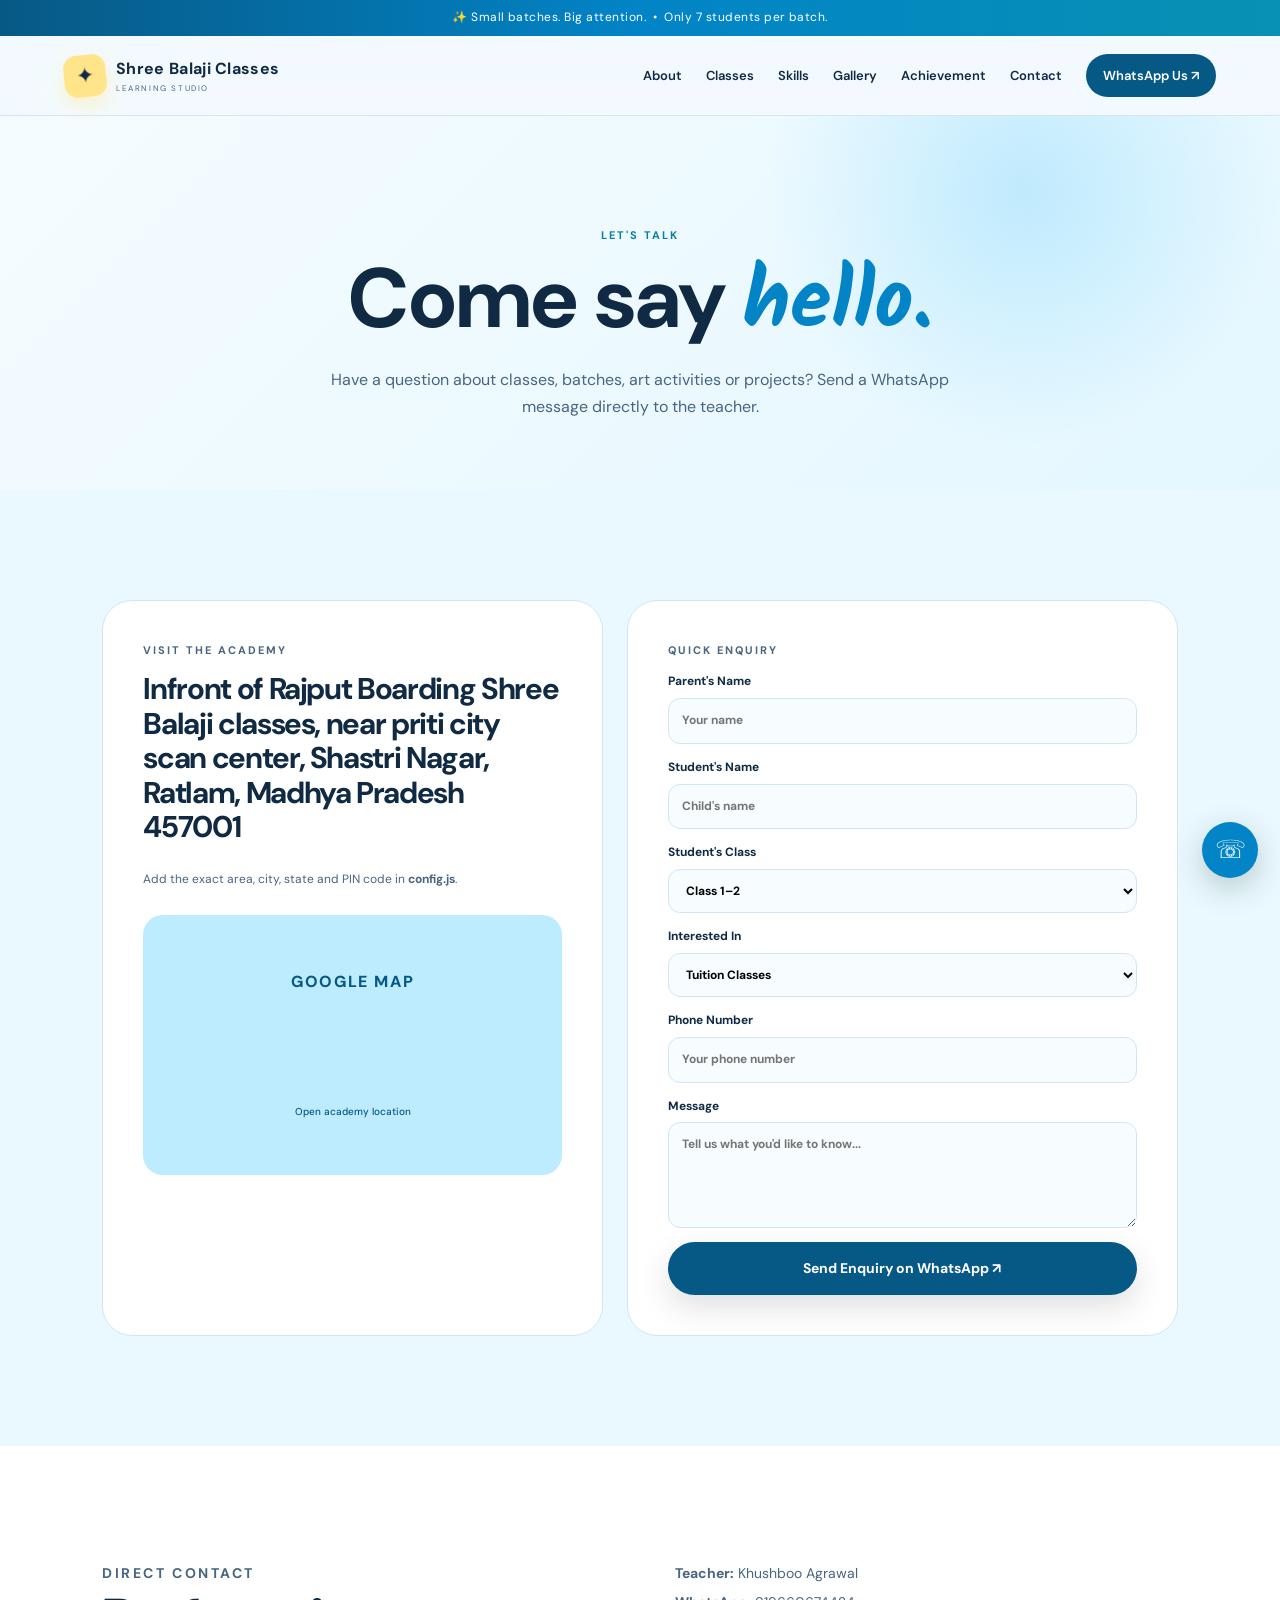
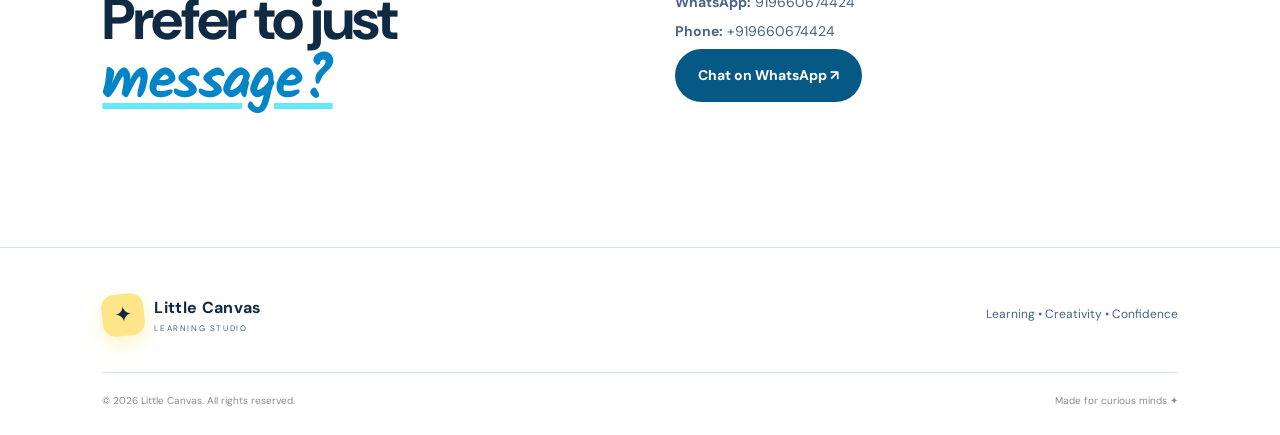
==== commit 974adf18: "Add files via upload" ====
--- a/contact.html
+++ b/contact.html
@@ -3,7 +3,7 @@
 <head>
   <meta charset="UTF-8"><meta name="viewport" content="width=device-width, initial-scale=1.0">
   <meta name="description" content="Contact the academy for tuition, handwriting, calligraphy, art, project and counselling enquiries.">
-  <title>Contact | Shree Balaji Classes Learning Academy</title>
+  <title>Contact | Little Canvas Learning Studio</title>
   <link rel="preconnect" href="https://fonts.googleapis.com"><link rel="preconnect" href="https://fonts.gstatic.com" crossorigin>
   <link href="https://fonts.googleapis.com/css2?family=DM+Sans:wght@400;500;600;700&family=Kalam:wght@400;700&display=swap" rel="stylesheet">
   <link rel="stylesheet" href="style.css">
@@ -11,14 +11,14 @@
 <body>
   <div class="topbar">✨ Small batches. Big attention. &nbsp;•&nbsp; Only 7 students per batch.</div>
   <header class="nav">
-    <a class="brand" href="index.html"><span class="brand-mark">✦</span><span><b id="academyName">Shree Balaji Classes</b><small>LEARNING ACADEMY</small></span></a>
+    <a class="brand" href="index.html"><span class="brand-mark">✦</span><span><b id="academyName">Little Canvas</b><small>LEARNING STUDIO</small></span></a>
     <button class="menu-toggle" aria-label="Open menu">☰</button>
     <nav class="nav-links"><a href="index.html#about">About</a><a href="index.html#classes">Classes</a><a href="index.html#skills">Skills</a><a href="index.html#gallery">Gallery</a><a href="index.html#achievement">Achievement</a><a href="contact.html">Contact</a><a class="nav-cta whatsapp" href="#" data-message="Hello, I would like to know more about the classes for my child.">WhatsApp Us ↗</a></nav>
   </header>
   <main>
     <section class="page-hero"><p class="eyebrow">LET'S TALK</p><h1>Come say <em>hello.</em></h1><p>Have a question about classes, batches, art activities or projects? Send a WhatsApp message directly to the teacher.</p></section>
     <section class="section contact-grid">
-      <div class="contact-card"><p class="eyebrow">VISIT THE ACADEMY</p><h2 id="address">Infront of Rajput Boarding Shree Balaji classes, near priti city scan center, Shastri Nagar, Ratlam, Madhya Pradesh 457001</h2><p class="muted">Add the exact area, city, state and PIN code in <b>config.js</b>.</p><a id="mapLink" class="map-placeholder" href="#" target="_blank" rel="noopener">GOOGLE MAP<br><small>Open academy location</small></a></div>
+      <div class="contact-card"><p class="eyebrow">VISIT THE ACADEMY</p><h2 id="address">[FULL CLASS ADDRESS HERE]</h2><p class="muted">Add the exact area, city, state and PIN code in <b>config.js</b>.</p><a id="mapLink" class="map-placeholder" href="#" target="_blank" rel="noopener">GOOGLE MAP<br><small>Open academy location</small></a></div>
       <div class="contact-card"><p class="eyebrow">QUICK ENQUIRY</p><form id="enquiryForm">
         <label>Parent's Name<input name="parent" required placeholder="Your name"></label>
         <label>Student's Name<input name="student" required placeholder="Child's name"></label>
@@ -29,11 +29,11 @@
         <button class="btn btn-primary" type="submit">Send Enquiry on WhatsApp ↗</button>
       </form></div>
     </section>
-    <section class="section contact-mini"><div><p class="eyebrow">DIRECT CONTACT</p><h2>Prefer to just <em>message?</em></h2></div><div><p><b>Teacher:</b> <span id="teacherContact">Khushboo Agrawal</span></p><p><b>WhatsApp:</b> <span id="whatsappDisplay">919660674424</span></p><p><b>Phone:</b> <span id="phoneDisplay">9660674424</span></p><a class="btn btn-dark whatsapp" href="#" data-message="Hello, I would like to enquire about your academy.">Chat on WhatsApp ↗</a></div></section>
+    <section class="section contact-mini"><div><p class="eyebrow">DIRECT CONTACT</p><h2>Prefer to just <em>message?</em></h2></div><div><p><b>Teacher:</b> <span id="teacherContact">[TEACHER NAME]</span></p><p><b>WhatsApp:</b> <span id="whatsappDisplay">[WHATSAPP NUMBER]</span></p><p><b>Phone:</b> <span id="phoneDisplay">[PHONE NUMBER]</span></p><a class="btn btn-dark whatsapp" href="#" data-message="Hello, I would like to enquire about your academy.">Chat on WhatsApp ↗</a></div></section>
   </main>
-  <footer><div class="footer-main"><div class="brand"><span class="brand-mark">✦</span><span><b>Shree Balaji Classes</b><small>LEARNING ACADEMY</small></span></div><p>Learning • Creativity • Confidence</p></div><div class="footer-bottom"><span>© 2026 Shree Balaji Classes All rights reserved.</span><span>Made for curious minds ✦</span></div></footer>
+  <footer><div class="footer-main"><div class="brand"><span class="brand-mark">✦</span><span><b>Little Canvas</b><small>LEARNING STUDIO</small></span></div><p>Learning • Creativity • Confidence</p></div><div class="footer-bottom"><span>© 2026 Little Canvas. All rights reserved.</span><span>Made for curious minds ✦</span></div></footer>
   <div class="floating-whatsapp whatsapp" data-message="Hello, I would like to enquire about the academy.">☏</div>
   <script src="config.js"></script>
   <script src="script.js"></script>
 </body>
-</html>
+</html>
--- a/style.css
+++ b/style.css
@@ -121,6 +121,15 @@
 .contact-card input:focus,.contact-card select:focus,.contact-card textarea:focus{border-color:#38BDF8}
 footer{background:#fff;border-top-color:#CFE7F5}.floating-whatsapp{background:#0284C7}
 
+/* Added academy banner only — all existing design/content remains unchanged */
+.hero-banner-card{position:absolute;z-index:1;width:min(520px,92%);height:230px;border-radius:26px;overflow:hidden;background:#fff;border:6px solid #fff;box-shadow:0 24px 60px rgba(7,89,133,.18);transform:rotate(1deg);transition:transform .35s ease,box-shadow .35s ease}
+.hero-banner-card img{width:100%;height:100%;object-fit:cover;display:block}
+.hero-banner-card:hover{transform:rotate(0deg) translateY(-5px);box-shadow:0 30px 70px rgba(7,89,133,.22)}
+.hero-art .main-card{z-index:2;transform:rotate(4deg) translateY(80px) scale(.72);transform-origin:center bottom}
+.hero-art .floating-note{z-index:4}
+@media(max-width:900px){.hero-banner-card{width:min(500px,90%);height:210px}.hero-art .main-card{transform:rotate(4deg) translateY(65px) scale(.68)}}
+@media(max-width:560px){.hero-banner-card{height:170px}.hero-art .main-card{transform:rotate(4deg) translateY(48px) scale(.6)}}
+
 /* One unified gallery — deliberately no tabs/filter buttons */
 .gallery{background:radial-gradient(circle at 10% 20%,rgba(34,211,238,.12),transparent 20%),linear-gradient(180deg,#F7FCFF,#EAF8FF)}
 .gallery-badge{display:inline-flex;margin-top:28px;padding:9px 14px;border-radius:999px;background:#DDF7F0;color:#087EA4;font-size:10px;font-weight:900;letter-spacing:.12em}
@@ -148,3 +157,68 @@
   .gallery-photo,.gallery-photo:nth-child(1),.gallery-photo:nth-child(8),.gallery-photo:nth-child(15),.gallery-photo:nth-child(22){grid-column:span 1;grid-row:span 1}
   .teacher-sticker{left:-5px}.teacher-doodle{right:4px}
 }
+
+
+/* Interactive image cards for the Art Studio */
+.art-photo-tile{
+  padding:0;
+  min-height:280px;
+  isolation:isolate;
+  cursor:pointer;
+}
+.art-photo-tile img{
+  position:absolute;
+  inset:0;
+  width:100%;
+  height:100%;
+  object-fit:cover;
+  transition:transform .6s cubic-bezier(.2,.8,.2,1),filter .4s ease;
+}
+.art-photo-tile:after{
+  content:"";
+  position:absolute;
+  inset:0;
+  background:linear-gradient(180deg,rgba(7,89,133,.02) 25%,rgba(7,42,64,.78) 100%);
+  z-index:1;
+  transition:background .35s ease;
+}
+.art-tile-overlay{
+  position:relative;
+  z-index:2;
+  width:100%;
+  display:flex;
+  flex-direction:column;
+  gap:8px;
+  padding:28px;
+  color:#fff;
+  transform:translateY(8px);
+  transition:transform .35s ease;
+}
+.art-tile-overlay span{
+  font-family:Kalam,cursive;
+  font-size:34px;
+  line-height:1;
+  text-shadow:0 2px 14px rgba(0,0,0,.18);
+}
+.art-tile-overlay small{
+  font-family:"DM Sans",sans-serif;
+  font-size:10px;
+  font-weight:800;
+  letter-spacing:.08em;
+  text-transform:uppercase;
+  opacity:.9;
+}
+.art-photo-tile:hover img{
+  transform:scale(1.08);
+  filter:saturate(1.12) contrast(1.03);
+}
+.art-photo-tile:hover:after{
+  background:linear-gradient(180deg,rgba(7,89,133,.04) 18%,rgba(7,42,64,.88) 100%);
+}
+.art-photo-tile:hover .art-tile-overlay{
+  transform:translateY(0);
+}
+@media(max-width:560px){
+  .art-photo-tile{min-height:250px}
+  .art-tile-overlay{padding:22px}
+}
